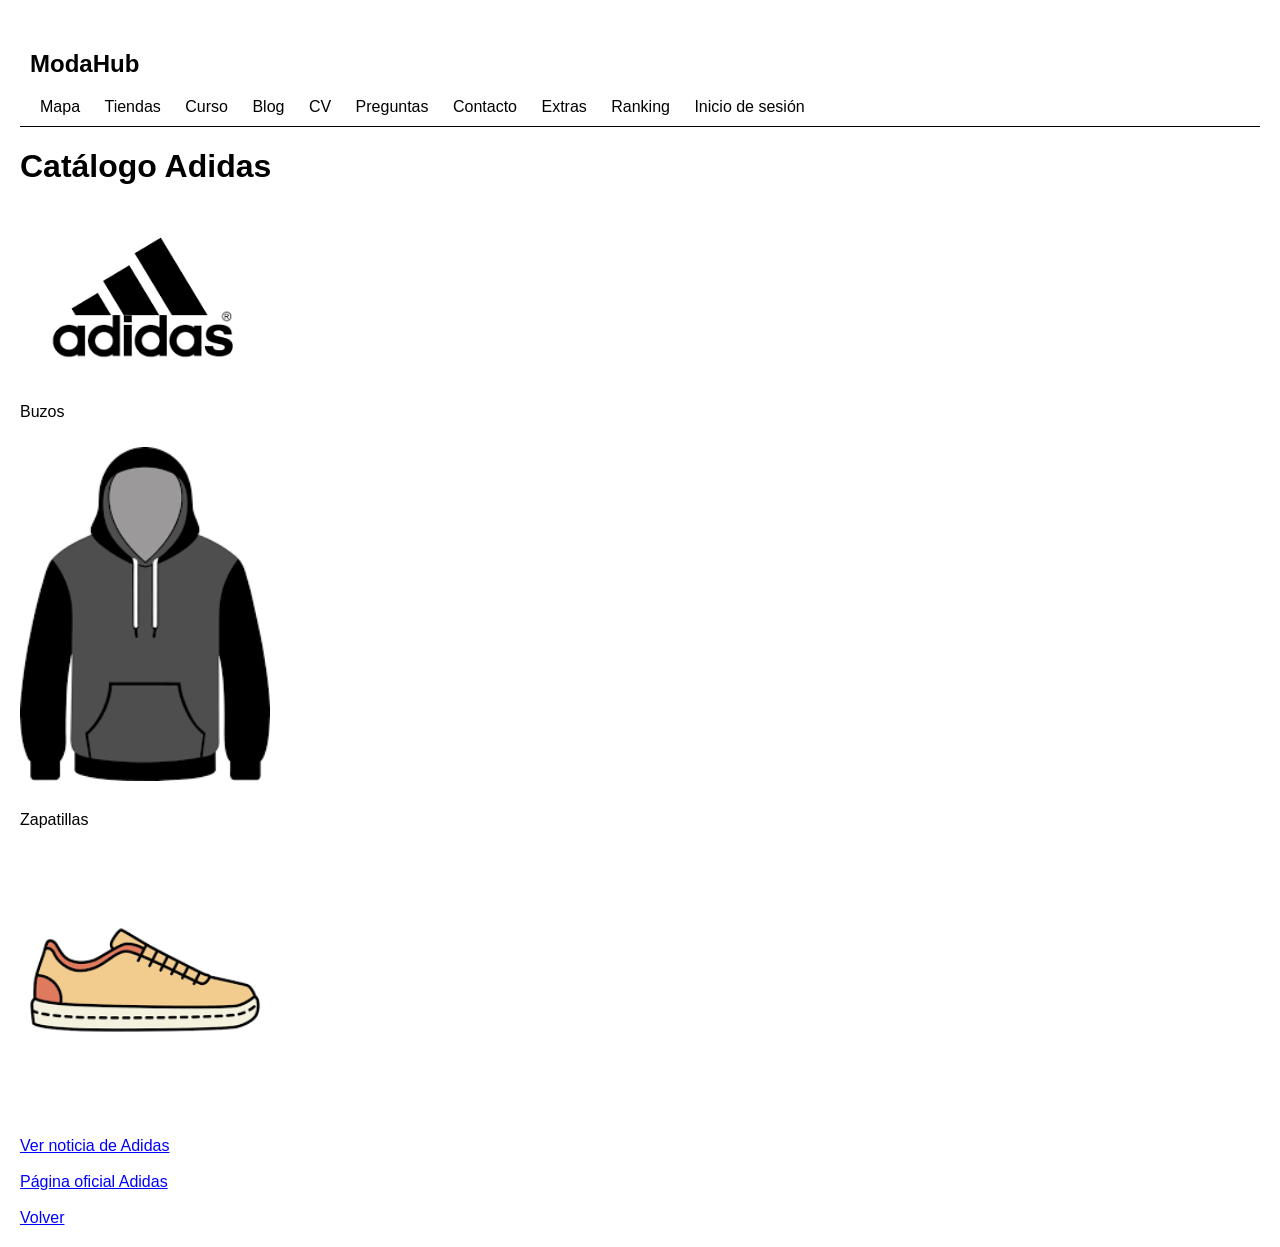
==== adidas.html @ debf4b52 "Update adidas.html" ====
<!DOCTYPE html>
<html lang="es">

<head>
    <meta charset="UTF-8">
    <title>Adidas</title>
    <link rel="stylesheet" href="estilos.css">
</head>

<body>
<header>

    <h2>ModaHub</h2>

    <p id="sesion"></p>

    <div id="botonCerrar"></div>

    <nav>
        <a href="mapa.html">Mapa</a>
        <a href="tiendas.html">Tiendas</a>
        <a href="curso.html">Curso</a>
        <a href="blog.html">Blog</a>
        <a href="cv.html">CV</a>
        <a href="preguntas.html">Preguntas</a>
        <a href="contacto.html">Contacto</a>
        <a href="extras.html">Extras</a>
        <a href="ranking.html">Ranking</a>
        <a href="iniciosecion.html">Inicio de sesión</a>
    </nav>

</header>
    <h1>Catálogo Adidas</h1>

    <img src="imagenes/adidas.png" width="250">

    <p>Buzos</p>

    <img src="imagenes/buzo.png" width="250">

    <p>Zapatillas</p>

    <img src="imagenes/zapatillas.png" width="250">

    <br><br>

    <a href="blog.html">Ver noticia de Adidas</a>

    <br><br>

    <a href="https://www.adidas.com" target="_blank">
Página oficial Adidas
</a>

    <br><br>

    <a href="tiendas.html">Volver</a>

</body>

</html>
---- estilos.css ----
body {
    margin: 0;
    padding: 20px;
    font-family: Arial;
    background: white;
}

header {
    border-bottom: 1px solid black;
    padding: 10px;
}

nav a {
    margin: 10px;
    text-decoration: none;
    color: black;
}

img {
    margin: 10px 0;
    border-radius: 5px;
}

a {
    color: blue;
}
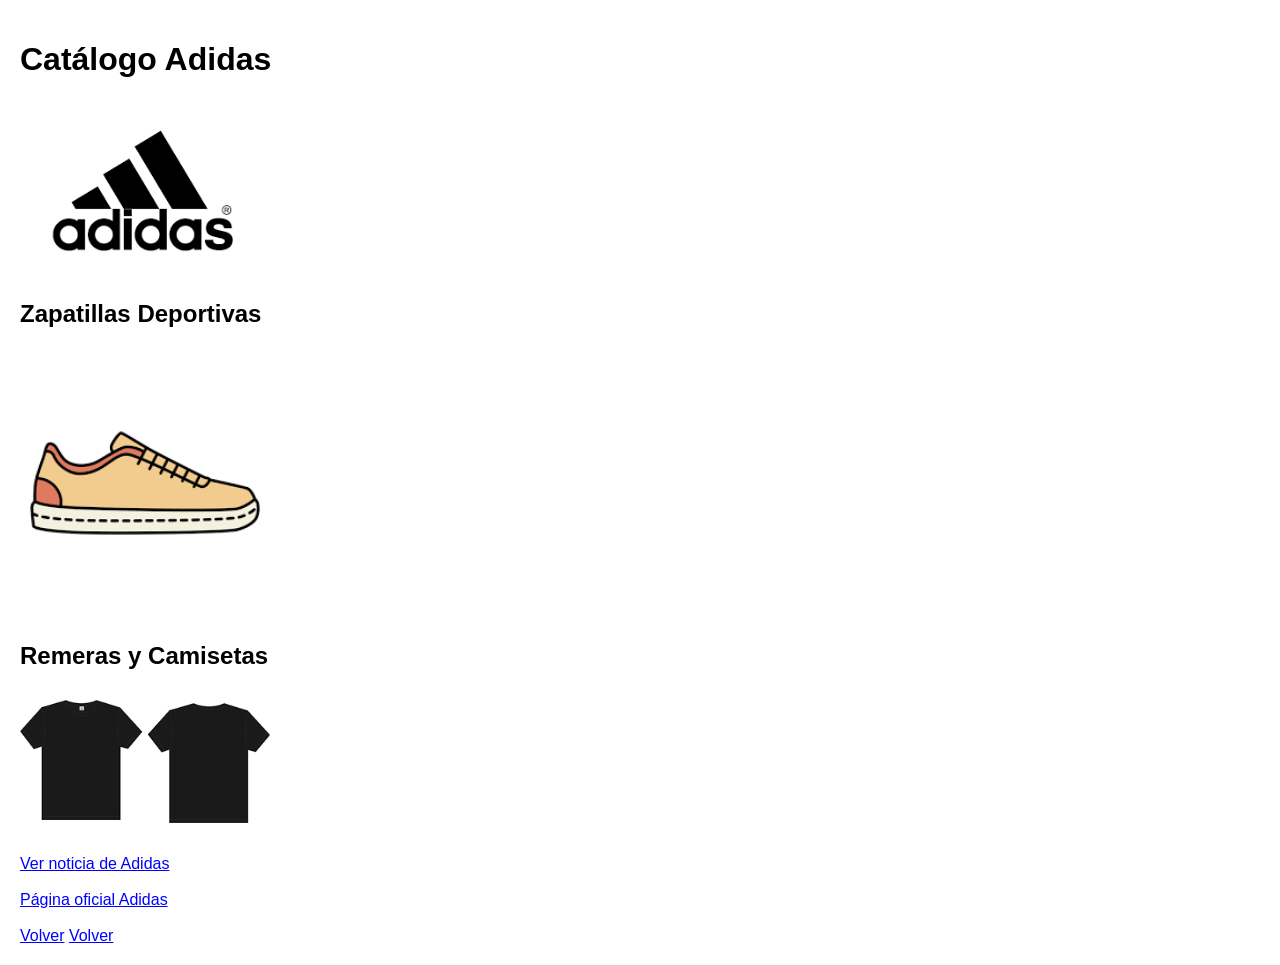
==== commit bbdae70a: "Update adidas.html" ====
--- a/adidas.html
+++ b/adidas.html
@@ -3,44 +3,25 @@
 
 <head>
     <meta charset="UTF-8">
-    <title>Adidas</title>
+    <meta name="viewport" content="width=device-width, initial-scale=1.0">
+    <title>Catálogo Adidas - Zapatillas y Indumentaria Deportiva</title>
+    <meta name="description" content="Explorá el catálogo de Adidas con zapatillas y ropa deportiva de alta calidad. Conocé nuestras novedades y la tienda oficial.">
     <link rel="stylesheet" href="estilos.css">
 </head>
 
 <body>
-<header>
 
-    <h2>ModaHub</h2>
-
-    <p id="sesion"></p>
-
-    <div id="botonCerrar"></div>
-
-    <nav>
-        <a href="mapa.html">Mapa</a>
-        <a href="tiendas.html">Tiendas</a>
-        <a href="curso.html">Curso</a>
-        <a href="blog.html">Blog</a>
-        <a href="cv.html">CV</a>
-        <a href="preguntas.html">Preguntas</a>
-        <a href="contacto.html">Contacto</a>
-        <a href="extras.html">Extras</a>
-        <a href="ranking.html">Ranking</a>
-        <a href="iniciosecion.html">Inicio de sesión</a>
-    </nav>
-
-</header>
     <h1>Catálogo Adidas</h1>
 
-    <img src="imagenes/adidas.png" width="250">
+    <img src="imagenes/adidas.png" width="250" alt="Logo de Adidas">
 
-    <p>Buzos</p>
+    <h2>Zapatillas Deportivas</h2>
 
-    <img src="imagenes/buzo.png" width="250">
+    <img src="imagenes/zapatillas.png" width="250" alt="Zapatillas deportivas Adidas">
 
-    <p>Zapatillas</p>
+    <h2>Remeras y Camisetas</h2>
 
-    <img src="imagenes/zapatillas.png" width="250">
+    <img src="imagenes/remera.png" width="250" alt="Remera deportiva Adidas">
 
     <br><br>
 
@@ -48,9 +29,7 @@
 
     <br><br>
 
-    <a href="https://www.adidas.com" target="_blank">
-Página oficial Adidas
-</a>
+    <a href="https://www.adidas.com" target="_blank" rel="noopener">Página oficial Adidas</a>
 
     <br><br>
 
@@ -59,3 +38,9 @@
 </body>
 
 </html>
+
+    <a href="tiendas.html">Volver</a>
+
+</body>
+
+</html>
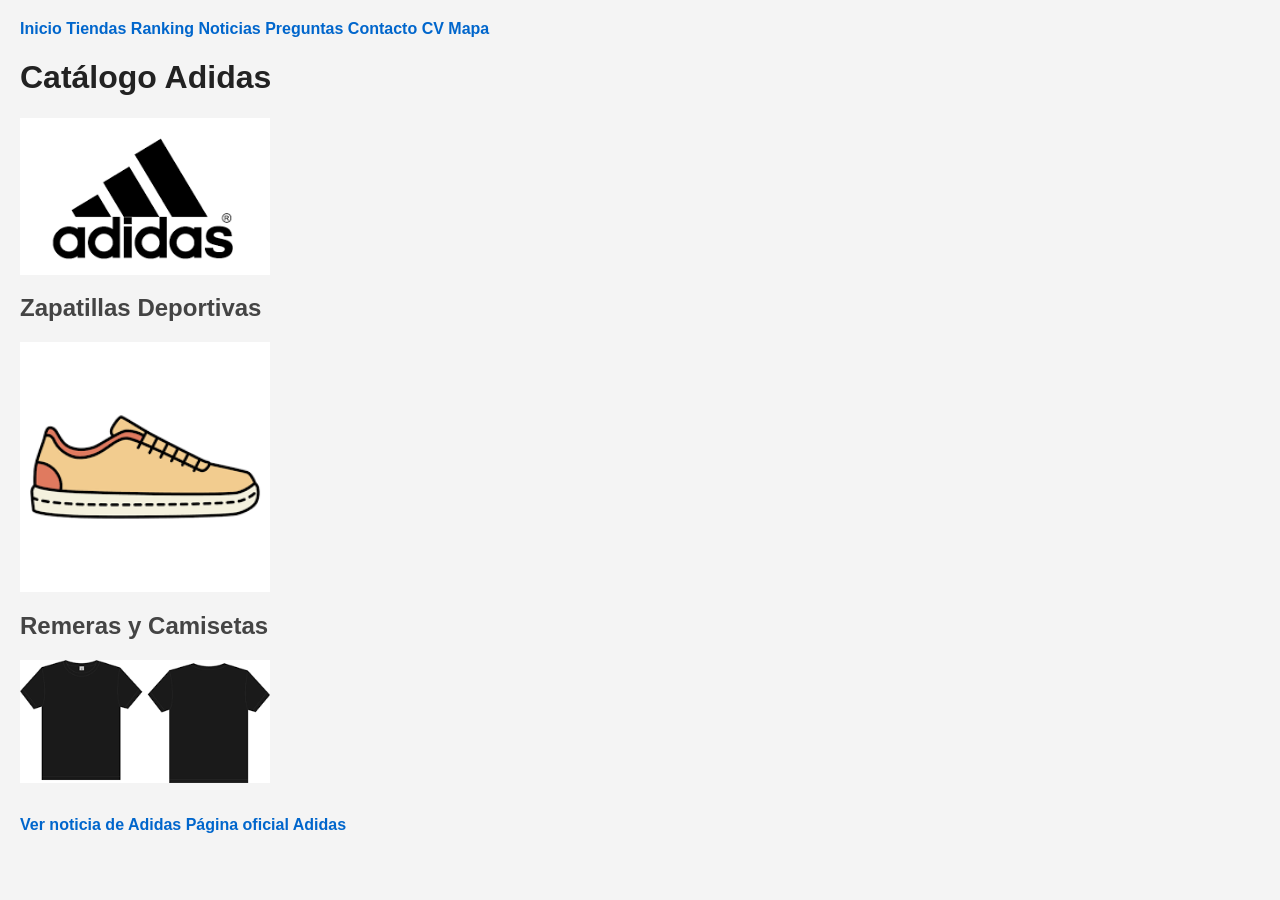
==== commit d5fa0165: "Update adidas.html" ====
--- a/adidas.html
+++ b/adidas.html
@@ -11,36 +11,36 @@
 
 <body>
 
-    <h1>Catálogo Adidas</h1>
+    <nav>
+        <a href="index.html">Inicio</a>
+        <a href="tiendas.html">Tiendas</a>
+        <a href="ranking.html">Ranking</a>
+        <a href="blog.html">Noticias</a>
+        <a href="preguntas.html">Preguntas</a>
+        <a href="contacto.html">Contacto</a>
+        <a href="cv.html">CV</a>
+        <a href="mapa.html">Mapa</a>
+    </nav>
 
-    <img src="imagenes/adidas.png" width="250" alt="Logo de Adidas">
+    <div class="contenedor">
+        <h1>Catálogo Adidas</h1>
 
-    <h2>Zapatillas Deportivas</h2>
+        <img src="imagenes/adidas.png" width="250" alt="Logo de Adidas">
 
-    <img src="imagenes/zapatillas.png" width="250" alt="Zapatillas deportivas Adidas">
+        <h2>Zapatillas Deportivas</h2>
 
-    <h2>Remeras y Camisetas</h2>
+        <img src="imagenes/zapatillas.png" width="250" alt="Zapatillas deportivas Adidas">
 
-    <img src="imagenes/remera.png" width="250" alt="Remera deportiva Adidas">
+        <h2>Remeras y Camisetas</h2>
 
-    <br><br>
+        <img src="imagenes/remera.png" width="250" alt="Remera deportiva Adidas">
 
-    <a href="blog.html">Ver noticia de Adidas</a>
+        <br>
 
-    <br><br>
-
-    <a href="https://www.adidas.com" target="_blank" rel="noopener">Página oficial Adidas</a>
-
-    <br><br>
-
-    <a href="tiendas.html">Volver</a>
+        <a href="blog.html" class="boton-link">Ver noticia de Adidas</a>
+        <a href="https://www.adidas.com" target="_blank" rel="noopener" class="boton-link">Página oficial Adidas</a>
+    </div>
 
 </body>
 
 </html>
-
-    <a href="tiendas.html">Volver</a>
-
-</body>
-
-</html>
--- a/estilos.css
+++ b/estilos.css
@@ -1,26 +1,45 @@
+/* Estilos generales del proyecto */
 body {
-    margin: 0;
-    padding: 20px;
-    font-family: Arial;
-    background: white;
+    font-family: Arial, sans-serif;
+    margin: 20px;
+    padding: 0;
+    background-color: #f4f4f4;
+    color: #333;
 }
 
-header {
-    border-bottom: 1px solid black;
-    padding: 10px;
+h1 {
+    color: #222;
 }
 
-nav a {
-    margin: 10px;
-    text-decoration: none;
-    color: black;
+h2 {
+    color: #444;
+}
+
+p {
+    font-size: 16px;
+    line-height: 1.5;
 }
 
 img {
-    margin: 10px 0;
-    border-radius: 5px;
+    max-width: 100%;
+    height: auto;
+    display: block;
+    margin-bottom: 15px;
 }
 
 a {
-    color: blue;
-}+    color: #0066cc;
+    text-decoration: none;
+    font-weight: bold;
+}
+
+a:hover {
+    text-decoration: underline;
+}
+
+hr {
+    border: 0;
+    height: 1px;
+    background: #ccc;
+    margin: 20px 0;
+}
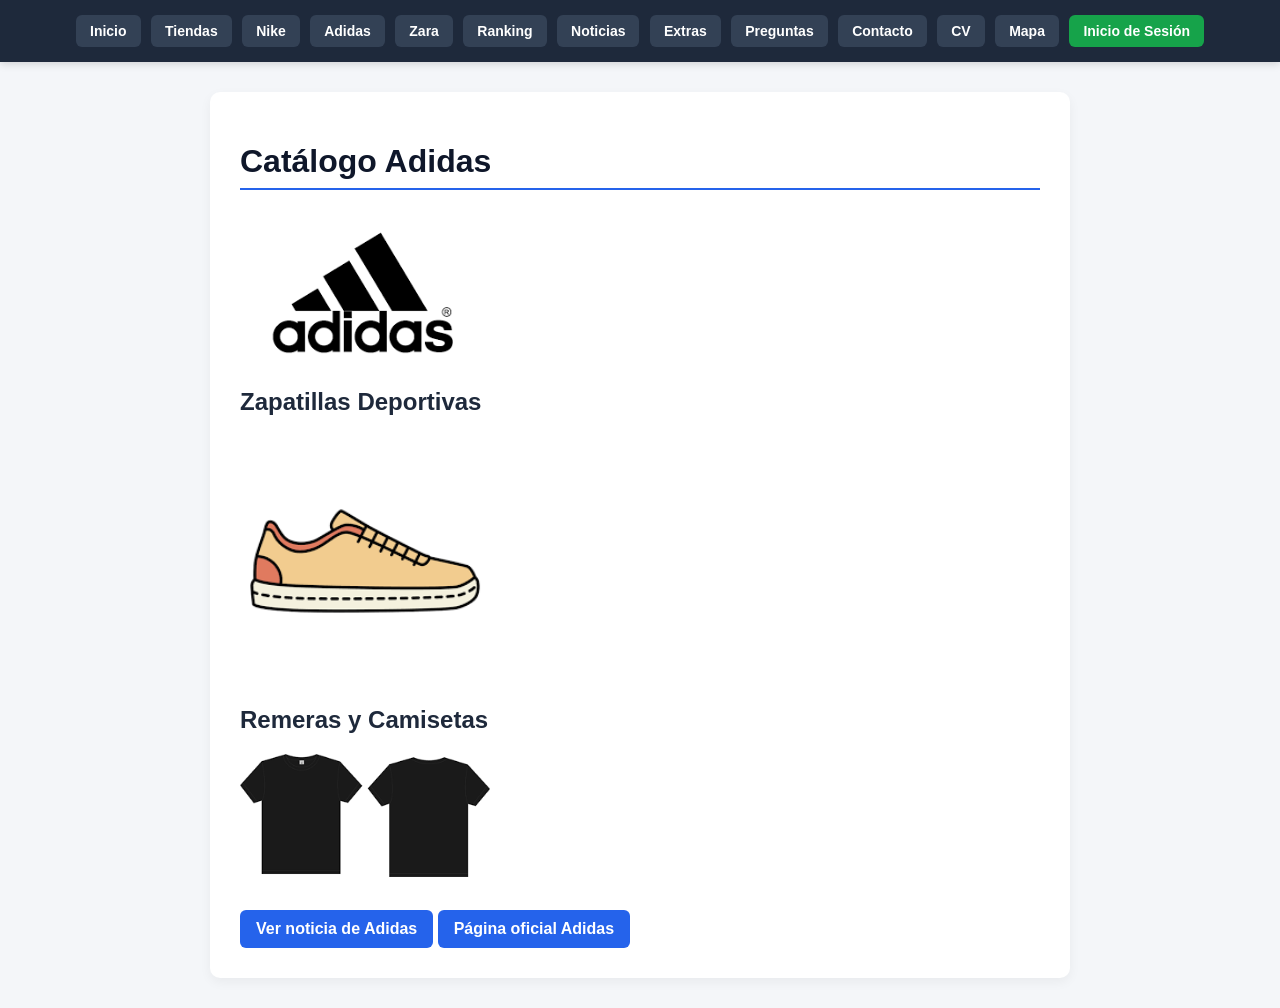
==== commit e30766e6: "Update adidas.html" ====
--- a/adidas.html
+++ b/adidas.html
@@ -12,14 +12,19 @@
 <body>
 
     <nav>
-        <a href="index.html">Inicio</a>
-        <a href="tiendas.html">Tiendas</a>
-        <a href="ranking.html">Ranking</a>
-        <a href="blog.html">Noticias</a>
-        <a href="preguntas.html">Preguntas</a>
-        <a href="contacto.html">Contacto</a>
-        <a href="cv.html">CV</a>
-        <a href="mapa.html">Mapa</a>
+        <a href="index.html" class="nav-btn">Inicio</a>
+        <a href="tiendas.html" class="nav-btn">Tiendas</a>
+        <a href="nike.html" class="nav-btn">Nike</a>
+        <a href="adidas.html" class="nav-btn">Adidas</a>
+        <a href="zara.html" class="nav-btn">Zara</a>
+        <a href="ranking.html" class="nav-btn">Ranking</a>
+        <a href="blog.html" class="nav-btn">Noticias</a>
+        <a href="extras.html" class="nav-btn">Extras</a>
+        <a href="preguntas.html" class="nav-btn">Preguntas</a>
+        <a href="contacto.html" class="nav-btn">Contacto</a>
+        <a href="cv.html" class="nav-btn">CV</a>
+        <a href="mapa.html" class="nav-btn">Mapa</a>
+        <a href="iniciodesesion.html" class="nav-btn nav-login">Inicio de Sesión</a>
     </nav>
 
     <div class="contenedor">
--- a/estilos.css
+++ b/estilos.css
@@ -1,45 +1,116 @@
-/* Estilos generales del proyecto */
+/* Estilos generales */
 body {
     font-family: Arial, sans-serif;
-    margin: 20px;
+    margin: 0;
     padding: 0;
-    background-color: #f4f4f4;
+    background-color: #f4f6f9;
     color: #333;
 }
 
+/* Barra de Navegación Superior con Botones */
+nav {
+    background-color: #1e293b;
+    padding: 12px;
+    text-align: center;
+    position: sticky;
+    top: 0;
+    z-index: 1000;
+    box-shadow: 0 2px 8px rgba(0,0,0,0.15);
+}
+
+/* Botones del menú */
+.nav-btn {
+    display: inline-block;
+    background-color: #334155;
+    color: #ffffff;
+    text-decoration: none;
+    padding: 8px 14px;
+    margin: 3px;
+    border-radius: 6px;
+    font-size: 14px;
+    font-weight: bold;
+    transition: background-color 0.2s;
+}
+
+.nav-btn:hover {
+    background-color: #2563eb;
+}
+
+/* Botón destacado para Inicio de Sesión */
+.nav-login {
+    background-color: #16a34a;
+}
+
+.nav-login:hover {
+    background-color: #15803d;
+}
+
+/* Contenedor de la página */
+.contenedor {
+    max-width: 800px;
+    margin: 30px auto;
+    background-color: #ffffff;
+    padding: 30px;
+    border-radius: 10px;
+    box-shadow: 0 4px 12px rgba(0,0,0,0.05);
+}
+
 h1 {
-    color: #222;
+    color: #0f172a;
+    border-bottom: 2px solid #2563eb;
+    padding-bottom: 8px;
 }
 
 h2 {
-    color: #444;
-}
-
-p {
-    font-size: 16px;
-    line-height: 1.5;
+    color: #1e293b;
 }
 
 img {
     max-width: 100%;
     height: auto;
     display: block;
-    margin-bottom: 15px;
+    margin: 15px 0;
+    border-radius: 6px;
 }
 
-a {
-    color: #0066cc;
+/* Formulario e Inputs */
+input[type="text"],
+input[type="email"],
+input[type="password"],
+textarea {
+    width: 100%;
+    max-width: 400px;
+    padding: 10px;
+    border: 1px solid #cbd5e1;
+    border-radius: 6px;
+    box-sizing: border-box;
+}
+
+.btn-submit {
+    background-color: #2563eb;
+    color: white;
+    border: none;
+    padding: 10px 20px;
+    font-size: 15px;
+    font-weight: bold;
+    border-radius: 6px;
+    cursor: pointer;
+}
+
+.btn-submit:hover {
+    background-color: #1d4ed8;
+}
+
+.boton-link {
+    display: inline-block;
+    background-color: #2563eb;
+    color: #ffffff;
+    padding: 10px 16px;
     text-decoration: none;
+    border-radius: 6px;
     font-weight: bold;
 }
 
-a:hover {
-    text-decoration: underline;
+.boton-link:hover {
+    background-color: #1d4ed8;
 }
-
-hr {
-    border: 0;
-    height: 1px;
-    background: #ccc;
-    margin: 20px 0;
-}
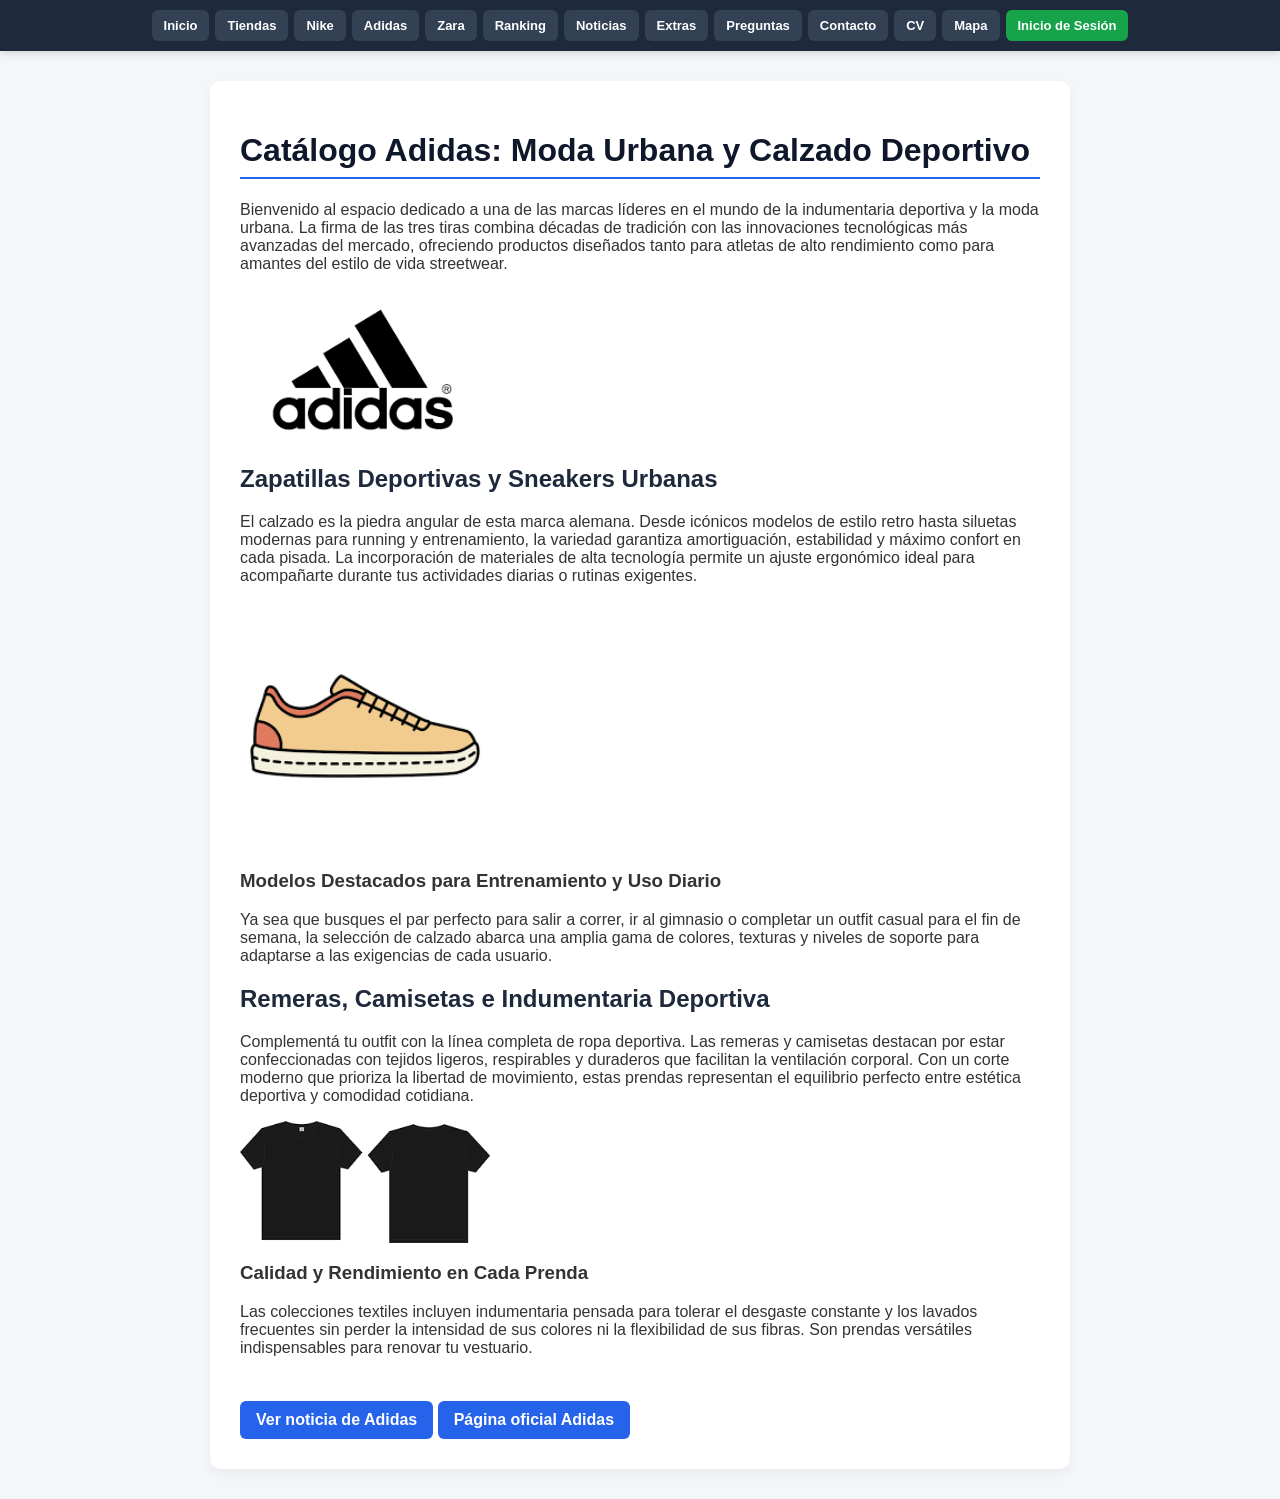
==== commit aab03954: "Update adidas.html" ====
--- a/adidas.html
+++ b/adidas.html
@@ -4,8 +4,8 @@
 <head>
     <meta charset="UTF-8">
     <meta name="viewport" content="width=device-width, initial-scale=1.0">
-    <title>Catálogo Adidas - Zapatillas y Indumentaria Deportiva</title>
-    <meta name="description" content="Explorá el catálogo de Adidas con zapatillas y ropa deportiva de alta calidad. Conocé nuestras novedades y la tienda oficial.">
+    <title>Catálogo Adidas - Zapatillas y Ropa Deportiva Urbana</title>
+    <meta name="description" content="Descubrí el catálogo exclusivo de Adidas con las últimas tendencias en zapatillas urbanas, calzado de alto rendimiento y ropa deportiva de calidad.">
     <link rel="stylesheet" href="estilos.css">
 </head>
 
@@ -28,17 +28,29 @@
     </nav>
 
     <div class="contenedor">
-        <h1>Catálogo Adidas</h1>
+        <h1>Catálogo Adidas: Moda Urbana y Calzado Deportivo</h1>
 
-        <img src="imagenes/adidas.png" width="250" alt="Logo de Adidas">
+        <p>Bienvenido al espacio dedicado a una de las marcas líderes en el mundo de la indumentaria deportiva y la moda urbana. La firma de las tres tiras combina décadas de tradición con las innovaciones tecnológicas más avanzadas del mercado, ofreciendo productos diseñados tanto para atletas de alto rendimiento como para amantes del estilo de vida streetwear.</p>
 
-        <h2>Zapatillas Deportivas</h2>
+        <img src="imagenes/adidas.png" width="250" alt="Logo oficial de la marca deportiva Adidas">
 
-        <img src="imagenes/zapatillas.png" width="250" alt="Zapatillas deportivas Adidas">
+        <h2>Zapatillas Deportivas y Sneakers Urbanas</h2>
 
-        <h2>Remeras y Camisetas</h2>
+        <p>El calzado es la piedra angular de esta marca alemana. Desde icónicos modelos de estilo retro hasta siluetas modernas para running y entrenamiento, la variedad garantiza amortiguación, estabilidad y máximo confort en cada pisada. La incorporación de materiales de alta tecnología permite un ajuste ergonómico ideal para acompañarte durante tus actividades diarias o rutinas exigentes.</p>
 
-        <img src="imagenes/remera.png" width="250" alt="Remera deportiva Adidas">
+        <img src="imagenes/zapatillas.png" width="250" alt="Zapatillas deportivas Adidas de alta amortiguación y diseño urbano">
+
+        <h3>Modelos Destacados para Entrenamiento y Uso Diario</h3>
+        <p>Ya sea que busques el par perfecto para salir a correr, ir al gimnasio o completar un outfit casual para el fin de semana, la selección de calzado abarca una amplia gama de colores, texturas y niveles de soporte para adaptarse a las exigencias de cada usuario.</p>
+
+        <h2>Remeras, Camisetas e Indumentaria Deportiva</h2>
+
+        <p>Complementá tu outfit con la línea completa de ropa deportiva. Las remeras y camisetas destacan por estar confeccionadas con tejidos ligeros, respirables y duraderos que facilitan la ventilación corporal. Con un corte moderno que prioriza la libertad de movimiento, estas prendas representan el equilibrio perfecto entre estética deportiva y comodidad cotidiana.</p>
+
+        <img src="imagenes/remera.png" width="250" alt="Remera deportiva Adidas respirable para entrenamiento y moda urbana">
+
+        <h3>Calidad y Rendimiento en Cada Prenda</h3>
+        <p>Las colecciones textiles incluyen indumentaria pensada para tolerar el desgaste constante y los lavados frecuentes sin perder la intensidad de sus colores ni la flexibilidad de sus fibras. Son prendas versátiles indispensables para renovar tu vestuario.</p>
 
         <br>
 
--- a/estilos.css
+++ b/estilos.css
@@ -7,11 +7,14 @@
     color: #333;
 }
 
-/* Barra de Navegación Superior con Botones */
+/* Barra de Navegación Superior Arreglada */
 nav {
     background-color: #1e293b;
-    padding: 12px;
-    text-align: center;
+    padding: 10px;
+    display: flex;
+    flex-wrap: wrap;
+    justify-content: center;
+    gap: 6px;
     position: sticky;
     top: 0;
     z-index: 1000;
@@ -20,23 +23,22 @@
 
 /* Botones del menú */
 .nav-btn {
-    display: inline-block;
     background-color: #334155;
     color: #ffffff;
     text-decoration: none;
-    padding: 8px 14px;
-    margin: 3px;
+    padding: 8px 12px;
     border-radius: 6px;
-    font-size: 14px;
+    font-size: 13px;
     font-weight: bold;
     transition: background-color 0.2s;
+    white-space: nowrap;
 }
 
 .nav-btn:hover {
     background-color: #2563eb;
 }
 
-/* Botón destacado para Inicio de Sesión */
+/* Botón destacado Inicio de Sesión */
 .nav-login {
     background-color: #16a34a;
 }
@@ -45,7 +47,7 @@
     background-color: #15803d;
 }
 
-/* Contenedor de la página */
+/* Contenedor principal */
 .contenedor {
     max-width: 800px;
     margin: 30px auto;
@@ -73,7 +75,7 @@
     border-radius: 6px;
 }
 
-/* Formulario e Inputs */
+/* Inputs y Botones */
 input[type="text"],
 input[type="email"],
 input[type="password"],
@@ -109,6 +111,7 @@
     text-decoration: none;
     border-radius: 6px;
     font-weight: bold;
+    margin-top: 10px;
 }
 
 .boton-link:hover {
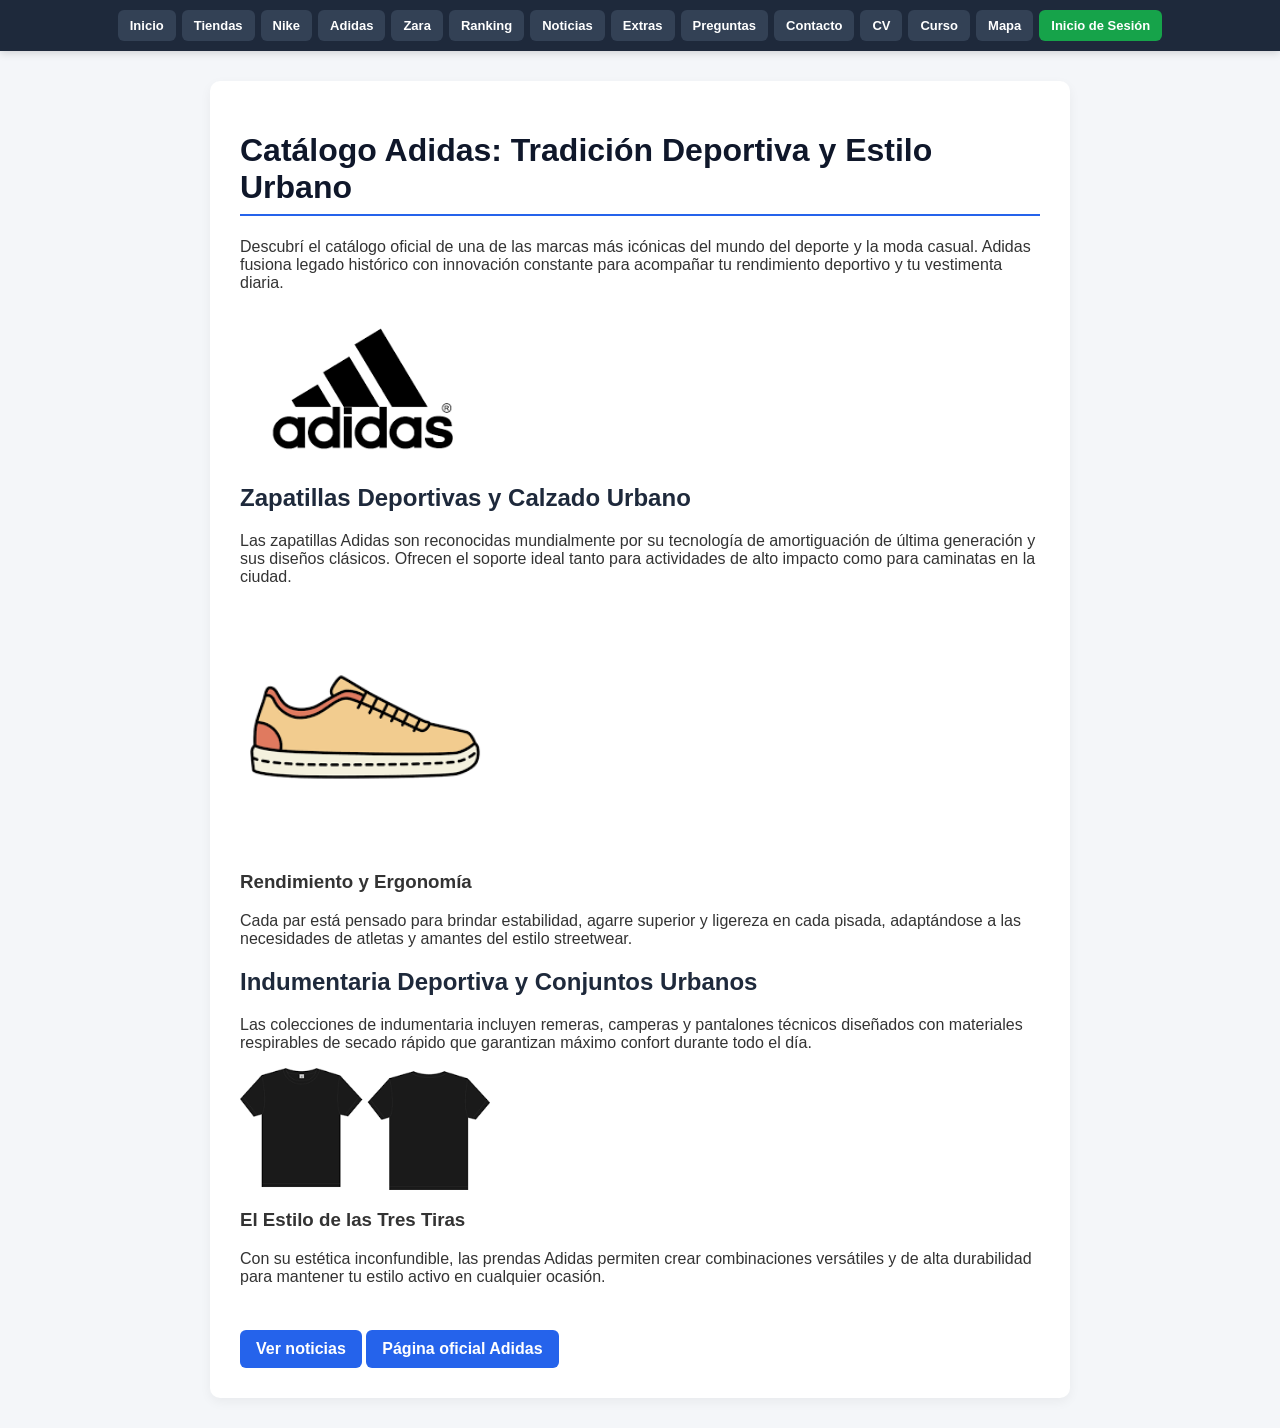
==== commit 828a6056: "Revise Adidas catalog page content and layout Updated the Adidas catalog page to enhance content and" ====
--- a/adidas.html
+++ b/adidas.html
@@ -4,8 +4,8 @@
 <head>
     <meta charset="UTF-8">
     <meta name="viewport" content="width=device-width, initial-scale=1.0">
-    <title>Catálogo Adidas - Zapatillas y Ropa Deportiva Urbana</title>
-    <meta name="description" content="Descubrí el catálogo exclusivo de Adidas con las últimas tendencias en zapatillas urbanas, calzado de alto rendimiento y ropa deportiva de calidad.">
+    <title>Catálogo Adidas - Zapatillas Deportivas y Indumentaria Urbana</title>
+    <meta name="description" content="Explorá el catálogo de Adidas con las últimas colecciones en zapatillas deportivas, ropa de entrenamiento y moda urbana. Ingresá a la web oficial.">
     <link rel="stylesheet" href="estilos.css">
 </head>
 
@@ -23,39 +23,50 @@
         <a href="preguntas.html" class="nav-btn">Preguntas</a>
         <a href="contacto.html" class="nav-btn">Contacto</a>
         <a href="cv.html" class="nav-btn">CV</a>
+        <a href="curso.html" class="nav-btn">Curso</a>
         <a href="mapa.html" class="nav-btn">Mapa</a>
         <a href="iniciodesesion.html" class="nav-btn nav-login">Inicio de Sesión</a>
     </nav>
 
     <div class="contenedor">
-        <h1>Catálogo Adidas: Moda Urbana y Calzado Deportivo</h1>
+        <div class="header-seccion">
+            <h1>Catálogo Adidas: Tradición Deportiva y Estilo Urbano</h1>
+            <p>Descubrí el catálogo oficial de una de las marcas más icónicas del mundo del deporte y la moda casual. Adidas fusiona legado histórico con innovación constante para acompañar tu rendimiento deportivo y tu vestimenta diaria.</p>
 
-        <p>Bienvenido al espacio dedicado a una de las marcas líderes en el mundo de la indumentaria deportiva y la moda urbana. La firma de las tres tiras combina décadas de tradición con las innovaciones tecnológicas más avanzadas del mercado, ofreciendo productos diseñados tanto para atletas de alto rendimiento como para amantes del estilo de vida streetwear.</p>
+            <div class="logo-marca">
+                <img src="imagenes/adidas.png" width="250" alt="Logo oficial de la marca deportiva Adidas">
+            </div>
+        </div>
 
-        <img src="imagenes/adidas.png" width="250" alt="Logo oficial de la marca deportiva Adidas">
+        <div class="bloque-producto">
+            <h2>Zapatillas Deportivas y Calzado Urbano</h2>
+            <p>Las zapatillas Adidas son reconocidas mundialmente por su tecnología de amortiguación de última generación y sus diseños clásicos. Ofrecen el soporte ideal tanto para actividades de alto impacto como para caminatas en la ciudad.</p>
 
-        <h2>Zapatillas Deportivas y Sneakers Urbanas</h2>
+            <div class="imagen-contenedor">
+                <img src="imagenes/zapatillas.png" width="250" alt="Zapatillas deportivas Adidas para entrenamiento y uso casual">
+            </div>
 
-        <p>El calzado es la piedra angular de esta marca alemana. Desde icónicos modelos de estilo retro hasta siluetas modernas para running y entrenamiento, la variedad garantiza amortiguación, estabilidad y máximo confort en cada pisada. La incorporación de materiales de alta tecnología permite un ajuste ergonómico ideal para acompañarte durante tus actividades diarias o rutinas exigentes.</p>
+            <h3>Rendimiento y Ergonomía</h3>
+            <p>Cada par está pensado para brindar estabilidad, agarre superior y ligereza en cada pisada, adaptándose a las necesidades de atletas y amantes del estilo streetwear.</p>
+        </div>
 
-        <img src="imagenes/zapatillas.png" width="250" alt="Zapatillas deportivas Adidas de alta amortiguación y diseño urbano">
+        <div class="bloque-producto">
+            <h2>Indumentaria Deportiva y Conjuntos Urbanos</h2>
+            <p>Las colecciones de indumentaria incluyen remeras, camperas y pantalones técnicos diseñados con materiales respirables de secado rápido que garantizan máximo confort durante todo el día.</p>
 
-        <h3>Modelos Destacados para Entrenamiento y Uso Diario</h3>
-        <p>Ya sea que busques el par perfecto para salir a correr, ir al gimnasio o completar un outfit casual para el fin de semana, la selección de calzado abarca una amplia gama de colores, texturas y niveles de soporte para adaptarse a las exigencias de cada usuario.</p>
+            <div class="imagen-contenedor">
+                <img src="imagenes/remera.png" width="250" alt="Remera urbana y deportiva Adidas de algodón respirable">
+            </div>
 
-        <h2>Remeras, Camisetas e Indumentaria Deportiva</h2>
+            <h3>El Estilo de las Tres Tiras</h3>
+            <p>Con su estética inconfundible, las prendas Adidas permiten crear combinaciones versátiles y de alta durabilidad para mantener tu estilo activo en cualquier ocasión.</p>
+        </div>
 
-        <p>Complementá tu outfit con la línea completa de ropa deportiva. Las remeras y camisetas destacan por estar confeccionadas con tejidos ligeros, respirables y duraderos que facilitan la ventilación corporal. Con un corte moderno que prioriza la libertad de movimiento, estas prendas representan el equilibrio perfecto entre estética deportiva y comodidad cotidiana.</p>
-
-        <img src="imagenes/remera.png" width="250" alt="Remera deportiva Adidas respirable para entrenamiento y moda urbana">
-
-        <h3>Calidad y Rendimiento en Cada Prenda</h3>
-        <p>Las colecciones textiles incluyen indumentaria pensada para tolerar el desgaste constante y los lavados frecuentes sin perder la intensidad de sus colores ni la flexibilidad de sus fibras. Son prendas versátiles indispensables para renovar tu vestuario.</p>
-
-        <br>
-
-        <a href="blog.html" class="boton-link">Ver noticia de Adidas</a>
-        <a href="https://www.adidas.com" target="_blank" rel="noopener" class="boton-link">Página oficial Adidas</a>
+        <div class="bloque-enlaces">
+            <br>
+            <a href="blog.html" class="boton-link">Ver noticias</a>
+            <a href="https://www.adidas.com" target="_blank" rel="noopener" class="boton-link">Página oficial Adidas</a>
+        </div>
     </div>
 
 </body>
